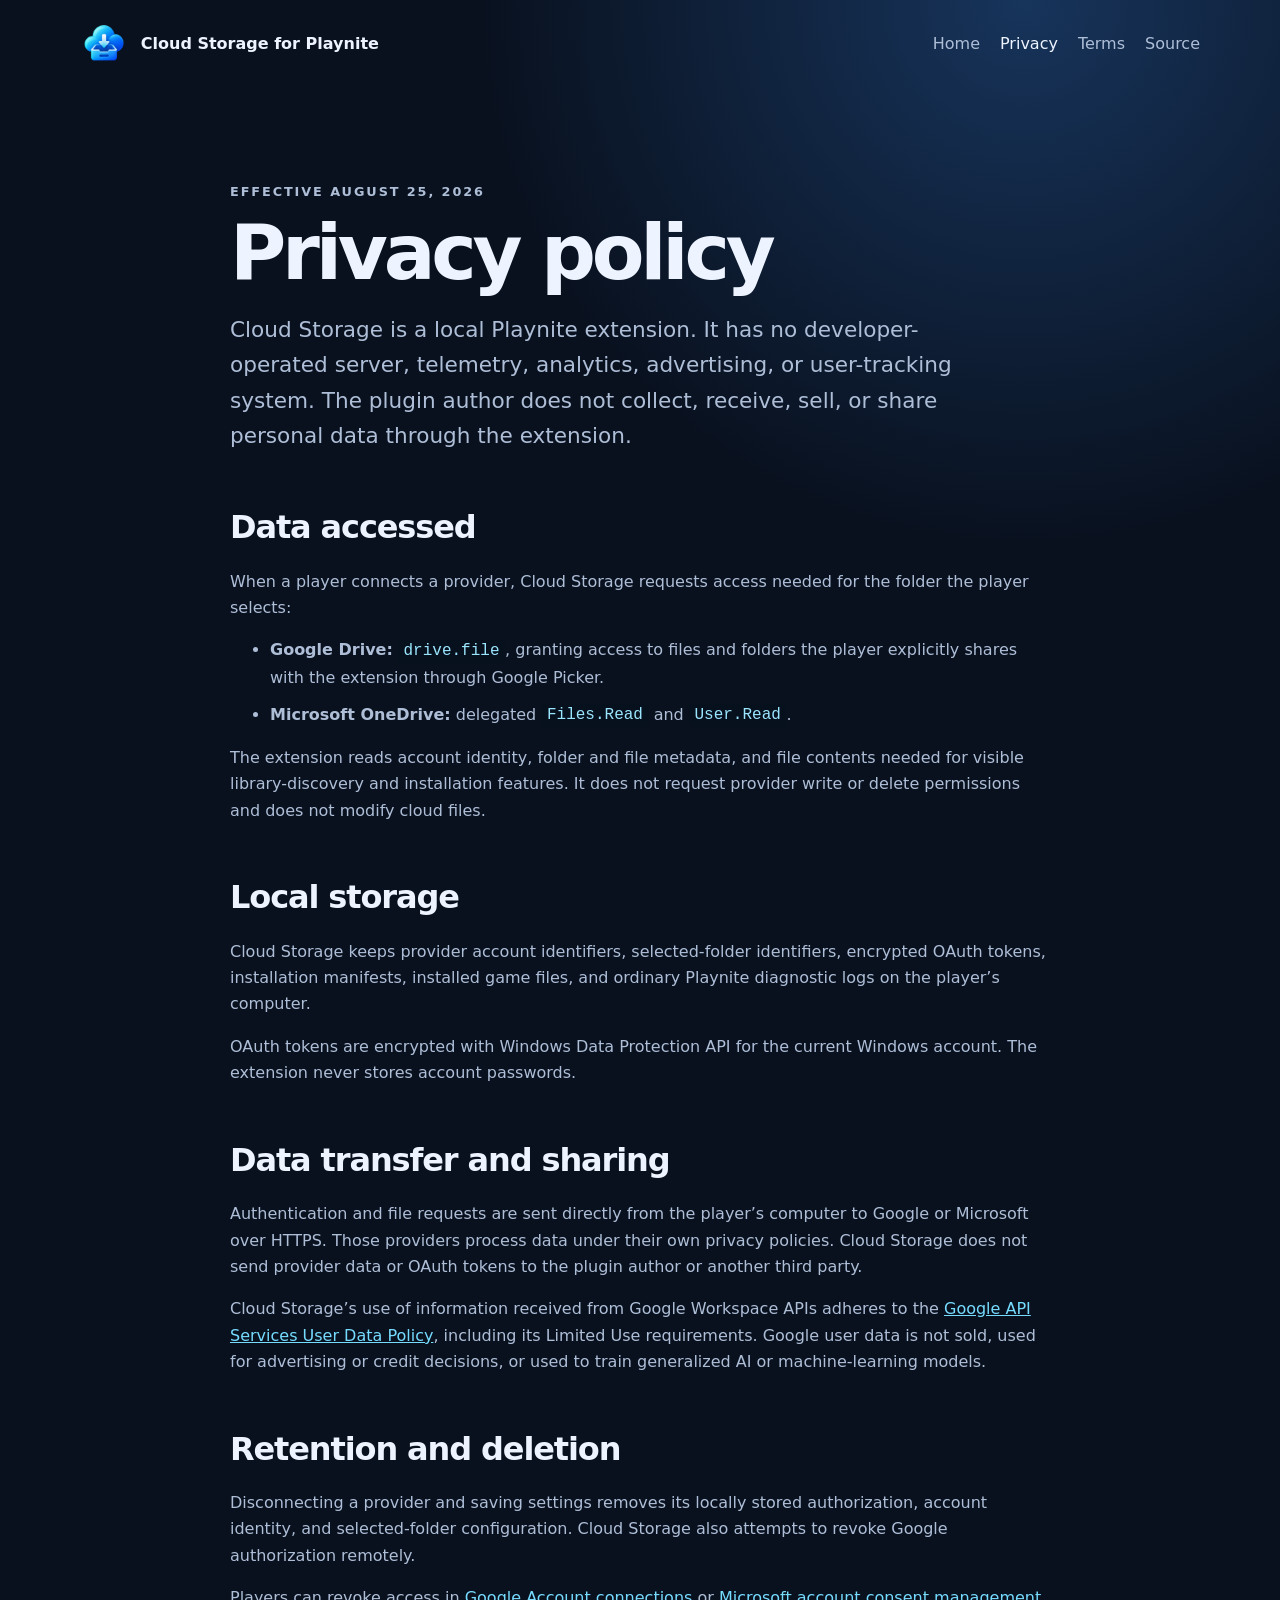
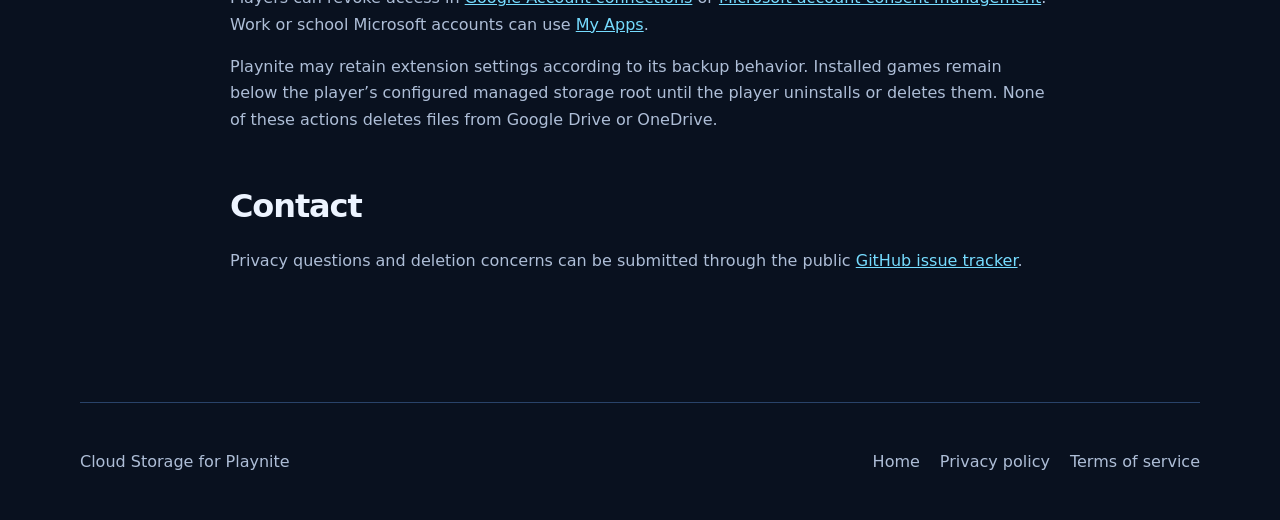
==== docs/privacy.html @ ead8a20b "Use folder-scoped Google Drive access" ====
<!doctype html>
<html lang="en">
<head>
  <meta charset="utf-8">
    <meta name="viewport" content="width=device-width, initial-scale=1">
    <link rel="icon" type="image/png" href="cloud-storage.png">
  <meta name="description" content="Privacy policy for Cloud Storage for Playnite.">
  <title>Privacy policy · Cloud Storage for Playnite</title>
  <link rel="stylesheet" href="styles.css">
  <link rel="icon" href="cloud-storage.png">
</head>
<body>
  <header class="site-header">
    <a class="brand" href="./"><img src="cloud-storage.png" alt="" width="48" height="48"><span>Cloud Storage for Playnite</span></a>
    <nav aria-label="Primary navigation"><a href="./">Home</a><a aria-current="page" href="privacy.html">Privacy</a><a href="terms.html">Terms</a><a href="https://github.com/GreenFuze/PlayniteCloudSource">Source</a></nav>
  </header>

  <main class="document">
    <p class="eyebrow">Effective August 25, 2026</p>
    <h1>Privacy policy</h1>
    <p class="lede">Cloud Storage is a local Playnite extension. It has no developer-operated server, telemetry, analytics, advertising, or user-tracking system. The plugin author does not collect, receive, sell, or share personal data through the extension.</p>

    <h2>Data accessed</h2>
    <p>When a player connects a provider, Cloud Storage requests access needed for the folder the player selects:</p>
    <ul>
      <li><strong>Google Drive:</strong> <code>drive.file</code>, granting access to files and folders the player explicitly shares with the extension through Google Picker.</li>
      <li><strong>Microsoft OneDrive:</strong> delegated <code>Files.Read</code> and <code>User.Read</code>.</li>
    </ul>
    <p>The extension reads account identity, folder and file metadata, and file contents needed for visible library-discovery and installation features. It does not request provider write or delete permissions and does not modify cloud files.</p>

    <h2>Local storage</h2>
    <p>Cloud Storage keeps provider account identifiers, selected-folder identifiers, encrypted OAuth tokens, installation manifests, installed game files, and ordinary Playnite diagnostic logs on the player’s computer.</p>
    <p>OAuth tokens are encrypted with Windows Data Protection API for the current Windows account. The extension never stores account passwords.</p>

    <h2>Data transfer and sharing</h2>
    <p>Authentication and file requests are sent directly from the player’s computer to Google or Microsoft over HTTPS. Those providers process data under their own privacy policies. Cloud Storage does not send provider data or OAuth tokens to the plugin author or another third party.</p>
    <p>Cloud Storage’s use of information received from Google Workspace APIs adheres to the <a href="https://developers.google.com/terms/api-services-user-data-policy">Google API Services User Data Policy</a>, including its Limited Use requirements. Google user data is not sold, used for advertising or credit decisions, or used to train generalized AI or machine-learning models.</p>

    <h2>Retention and deletion</h2>
    <p>Disconnecting a provider and saving settings removes its locally stored authorization, account identity, and selected-folder configuration. Cloud Storage also attempts to revoke Google authorization remotely.</p>
    <p>Players can revoke access in <a href="https://myaccount.google.com/connections">Google Account connections</a> or <a href="https://account.live.com/consent/Manage">Microsoft account consent management</a>. Work or school Microsoft accounts can use <a href="https://myapps.microsoft.com/">My Apps</a>.</p>
    <p>Playnite may retain extension settings according to its backup behavior. Installed games remain below the player’s configured managed storage root until the player uninstalls or deletes them. None of these actions deletes files from Google Drive or OneDrive.</p>

    <h2>Contact</h2>
    <p>Privacy questions and deletion concerns can be submitted through the public <a href="https://github.com/GreenFuze/PlayniteCloudSource/issues">GitHub issue tracker</a>.</p>
  </main>

  <footer><span>Cloud Storage for Playnite</span><nav aria-label="Legal navigation"><a href="./">Home</a><a href="privacy.html">Privacy policy</a><a href="terms.html">Terms of service</a></nav></footer>
</body>
</html>
---- docs/styles.css ----
:root {
  color-scheme: dark;
  --background: #09111f;
  --panel: #101b30;
  --panel-soft: #13233e;
  --border: #294369;
  --text: #edf4ff;
  --muted: #aebed7;
  --accent: #42c5ff;
  --accent-strong: #76dcff;
  --max: 1120px;
}

* { box-sizing: border-box; }
html { scroll-behavior: smooth; }
body {
  margin: 0;
  background: radial-gradient(circle at 80% 0%, #17345b 0, transparent 34rem), var(--background);
  color: var(--text);
  font: 16px/1.65 Inter, ui-sans-serif, system-ui, -apple-system, BlinkMacSystemFont, "Segoe UI", sans-serif;
}
a { color: var(--accent-strong); }
a:hover { color: white; }
.site-header, footer {
  width: min(calc(100% - 2rem), var(--max));
  margin: 0 auto;
  display: flex;
  align-items: center;
  justify-content: space-between;
  gap: 2rem;
}
.site-header { min-height: 88px; }
.brand { display: flex; align-items: center; gap: .8rem; color: var(--text); font-weight: 750; text-decoration: none; }
.brand img { border-radius: 12px; }
nav { display: flex; flex-wrap: wrap; gap: 1.25rem; }
nav a { color: var(--muted); text-decoration: none; }
nav a[aria-current="page"], nav a:hover { color: var(--text); }
main { width: min(calc(100% - 2rem), var(--max)); margin: 0 auto; }
.hero {
  min-height: 590px;
  display: grid;
  grid-template-columns: minmax(0, 1.4fr) minmax(220px, .6fr);
  align-items: center;
  gap: 4rem;
  padding: 5rem 0;
}
.hero h1, .document h1 { margin: .25rem 0 1.25rem; font-size: clamp(2.8rem, 7vw, 5.8rem); line-height: .98; letter-spacing: -.055em; }
.hero-icon { width: min(100%, 300px); height: auto; justify-self: center; filter: drop-shadow(0 2rem 4rem #020817); }
.eyebrow { color: var(--accent); font-size: .8rem; font-weight: 800; letter-spacing: .15em; text-transform: uppercase; }
.lede { max-width: 48rem; color: var(--muted); font-size: clamp(1.15rem, 2vw, 1.35rem); }
.actions { display: flex; flex-wrap: wrap; gap: .85rem; margin-top: 2rem; }
.button { display: inline-flex; align-items: center; justify-content: center; padding: .75rem 1.05rem; border: 1px solid var(--border); border-radius: 9px; color: var(--text); background: var(--panel); font-weight: 700; text-decoration: none; }
.button.primary { border-color: var(--accent); background: var(--accent); color: #04101d; }
.section { padding: 5rem 0; border-top: 1px solid var(--border); }
.section h2, .document h2 { margin: .25rem 0 1.5rem; font-size: clamp(2rem, 4vw, 3.25rem); line-height: 1.08; letter-spacing: -.035em; }
.cards { display: grid; grid-template-columns: repeat(3, 1fr); gap: 1rem; }
.cards article, .callout { background: linear-gradient(145deg, var(--panel-soft), var(--panel)); border: 1px solid var(--border); border-radius: 16px; padding: 1.7rem; }
.cards h3 { font-size: 1.25rem; }
.cards p, .split p, .document p, .document li { color: var(--muted); }
.number { display: grid; width: 2.2rem; height: 2.2rem; place-items: center; border-radius: 50%; background: #19395f; color: var(--accent); font-weight: 800; }
.split { display: grid; grid-template-columns: .9fr 1.1fr; gap: 4rem; }
.callout { display: flex; align-items: center; justify-content: space-between; gap: 2rem; margin: 4rem 0; }
.callout h2 { margin-top: 0; }
code { padding: .15rem .35rem; border-radius: 4px; background: #07101d; color: #9be6ff; }
.document { max-width: 820px; padding: 5rem 0 7rem; }
.document h1 { font-size: clamp(2.8rem, 6vw, 4.8rem); }
.document h2 { margin-top: 3.5rem; font-size: 2rem; }
.document li + li { margin-top: .65rem; }
footer { min-height: 120px; border-top: 1px solid var(--border); color: var(--muted); }

@media (max-width: 760px) {
  .site-header, footer { align-items: flex-start; flex-direction: column; padding: 1.25rem 0; }
  .hero { min-height: auto; grid-template-columns: 1fr; gap: 2rem; padding: 4rem 0; }
  .hero-icon { grid-row: 1; width: 150px; justify-self: start; }
  .cards, .split { grid-template-columns: 1fr; gap: 1rem; }
  .callout { align-items: flex-start; flex-direction: column; }
}
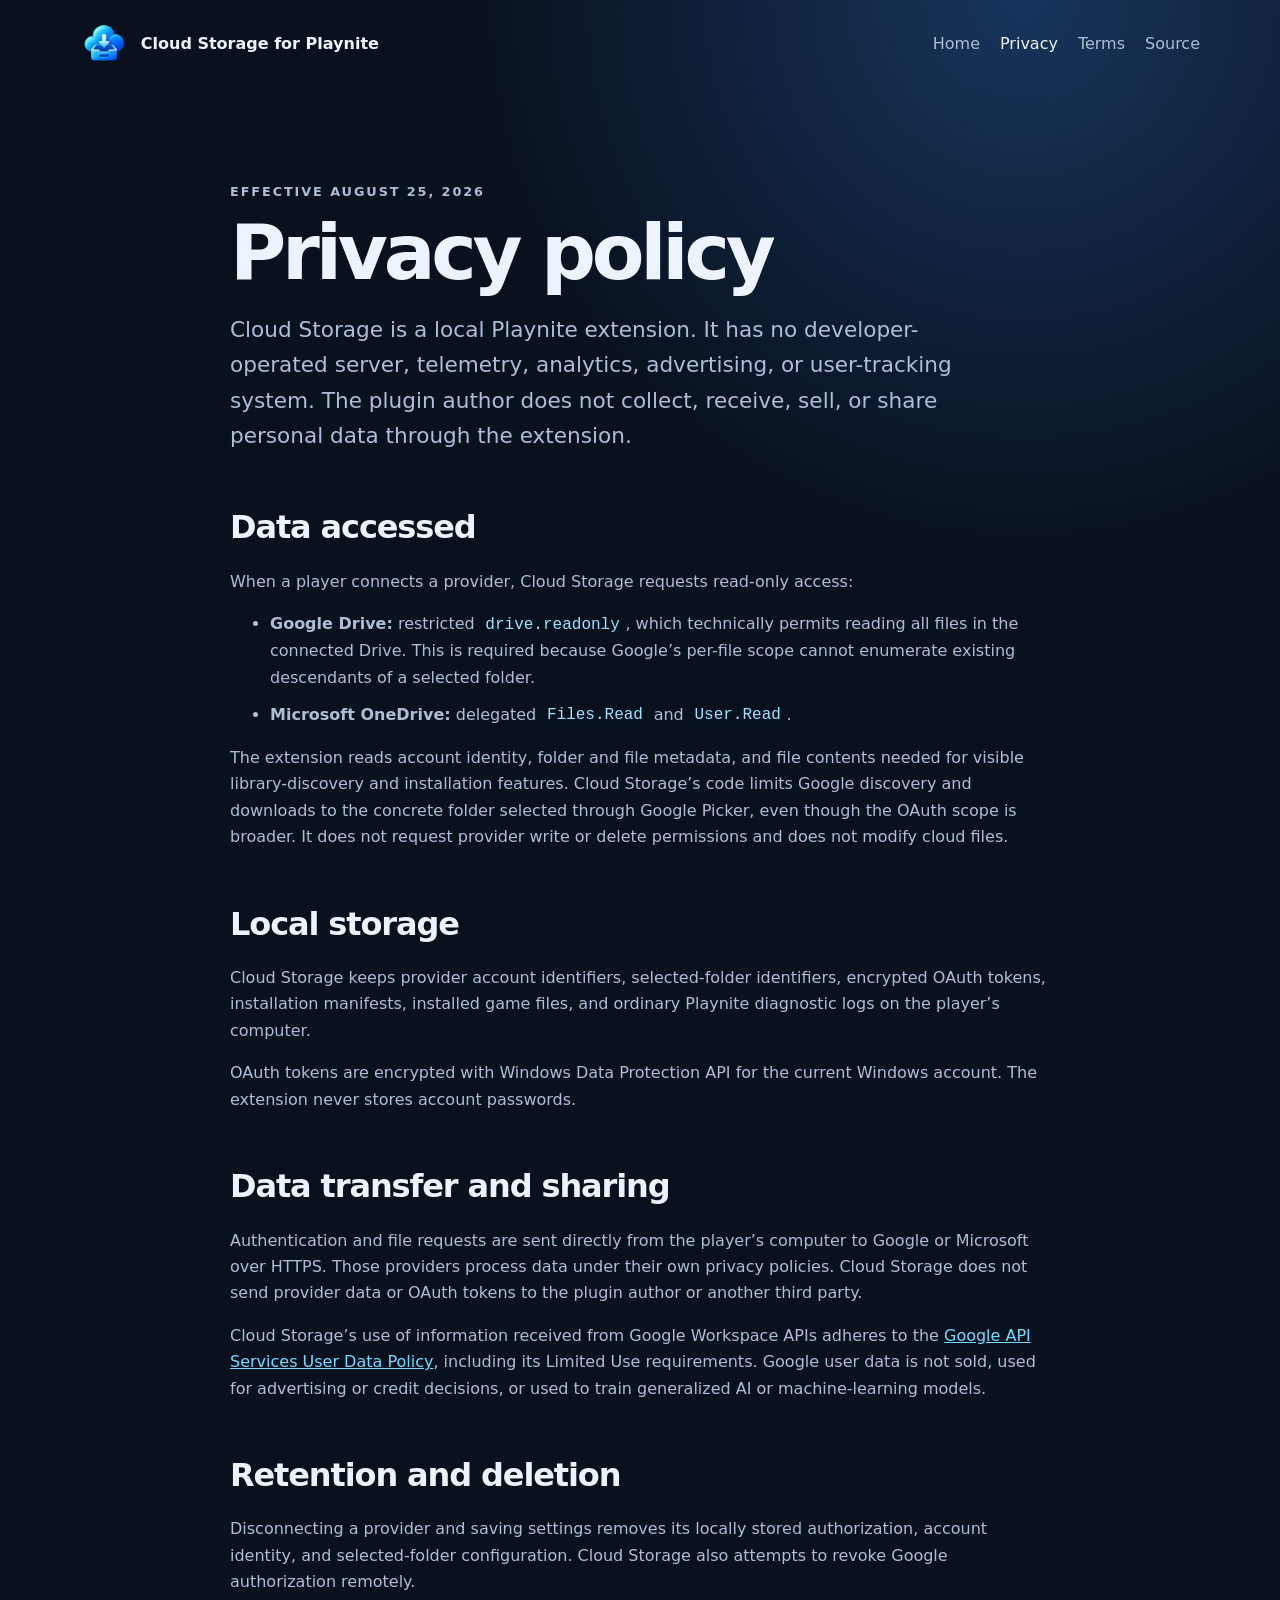
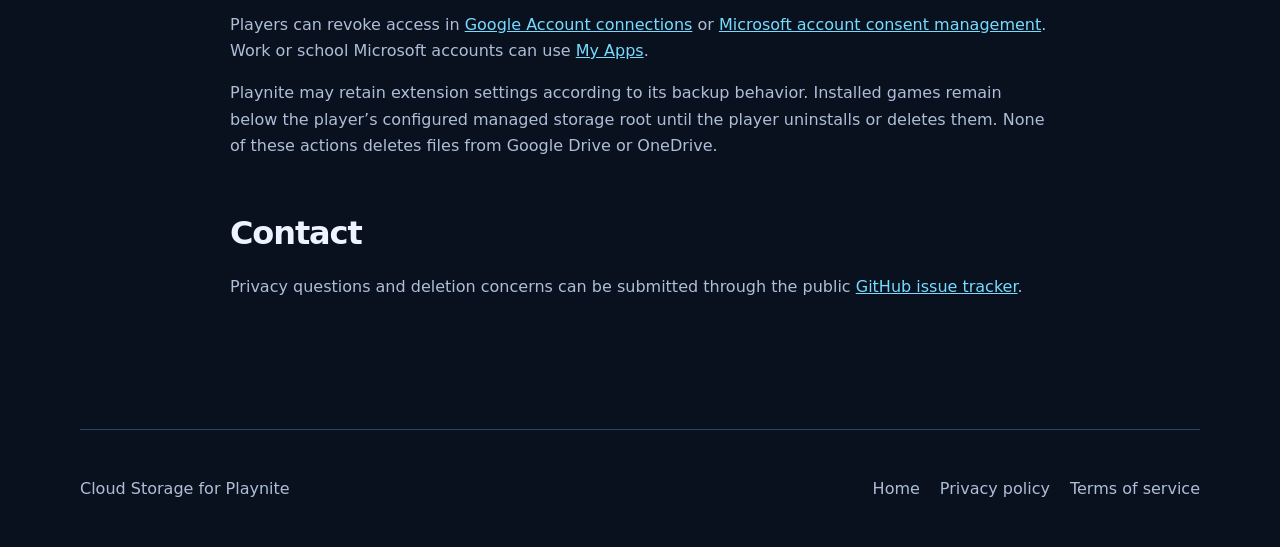
==== commit f2d28506: "Preserve recursive Google Drive discovery" ====
--- a/docs/privacy.html
+++ b/docs/privacy.html
@@ -21,12 +21,12 @@
     <p class="lede">Cloud Storage is a local Playnite extension. It has no developer-operated server, telemetry, analytics, advertising, or user-tracking system. The plugin author does not collect, receive, sell, or share personal data through the extension.</p>
 
     <h2>Data accessed</h2>
-    <p>When a player connects a provider, Cloud Storage requests access needed for the folder the player selects:</p>
+    <p>When a player connects a provider, Cloud Storage requests read-only access:</p>
     <ul>
-      <li><strong>Google Drive:</strong> <code>drive.file</code>, granting access to files and folders the player explicitly shares with the extension through Google Picker.</li>
+      <li><strong>Google Drive:</strong> restricted <code>drive.readonly</code>, which technically permits reading all files in the connected Drive. This is required because Google’s per-file scope cannot enumerate existing descendants of a selected folder.</li>
       <li><strong>Microsoft OneDrive:</strong> delegated <code>Files.Read</code> and <code>User.Read</code>.</li>
     </ul>
-    <p>The extension reads account identity, folder and file metadata, and file contents needed for visible library-discovery and installation features. It does not request provider write or delete permissions and does not modify cloud files.</p>
+    <p>The extension reads account identity, folder and file metadata, and file contents needed for visible library-discovery and installation features. Cloud Storage’s code limits Google discovery and downloads to the concrete folder selected through Google Picker, even though the OAuth scope is broader. It does not request provider write or delete permissions and does not modify cloud files.</p>
 
     <h2>Local storage</h2>
     <p>Cloud Storage keeps provider account identifiers, selected-folder identifiers, encrypted OAuth tokens, installation manifests, installed game files, and ordinary Playnite diagnostic logs on the player’s computer.</p>
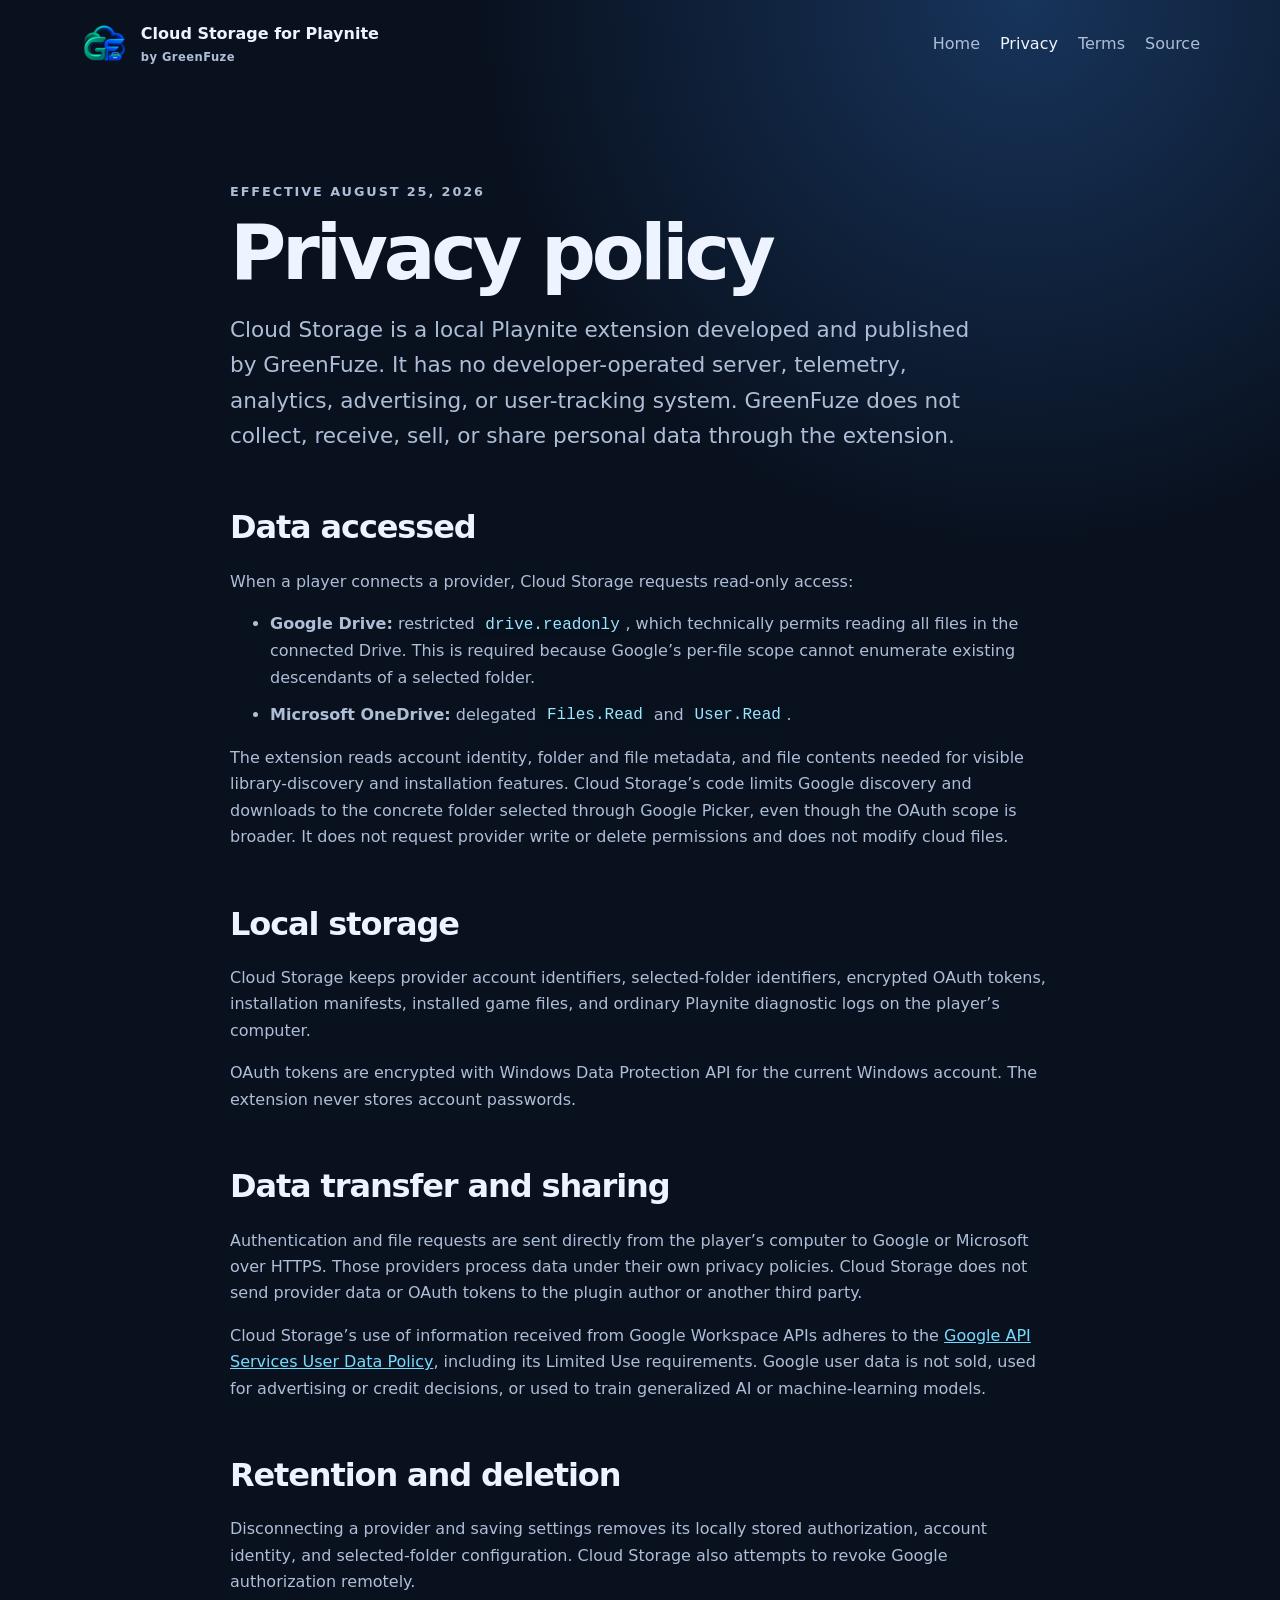
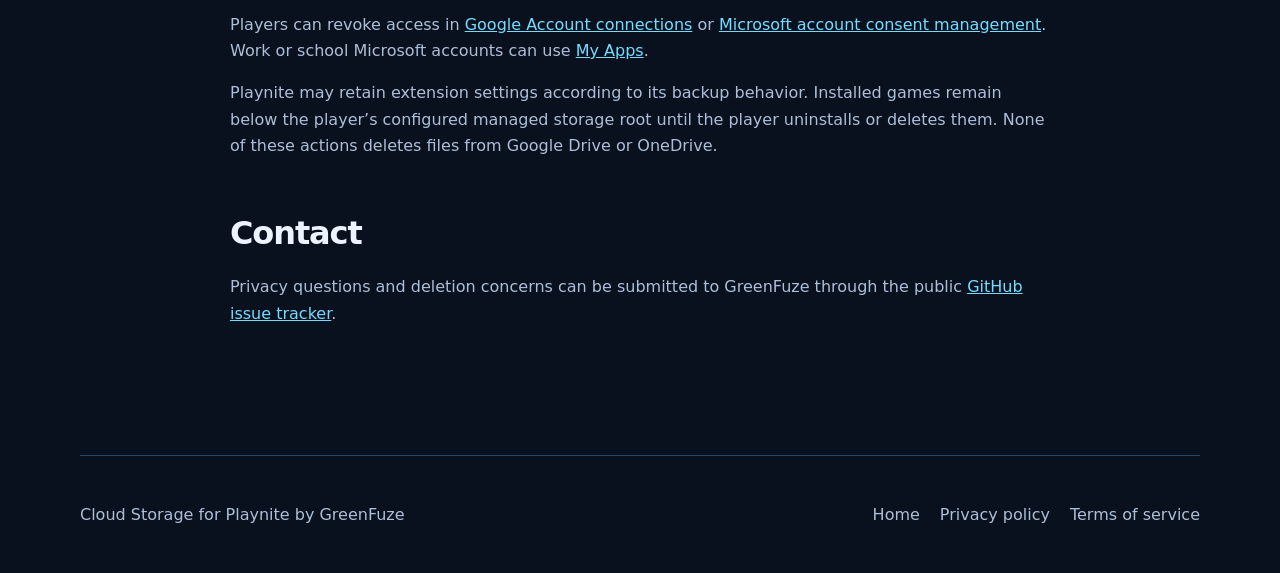
==== commit f0aaa628: "Strengthen OAuth brand identity" ====
--- a/docs/privacy.html
+++ b/docs/privacy.html
@@ -3,22 +3,22 @@
 <head>
   <meta charset="utf-8">
     <meta name="viewport" content="width=device-width, initial-scale=1">
-    <link rel="icon" type="image/png" href="cloud-storage.png">
+    <link rel="icon" type="image/png" href="assets/greenfuze-cloud-storage-oauth-120.png">
   <meta name="description" content="Privacy policy for Cloud Storage for Playnite.">
   <title>Privacy policy · Cloud Storage for Playnite</title>
   <link rel="stylesheet" href="styles.css">
-  <link rel="icon" href="cloud-storage.png">
+  <link rel="icon" href="assets/greenfuze-cloud-storage-oauth-120.png">
 </head>
 <body>
   <header class="site-header">
-    <a class="brand" href="./"><img src="cloud-storage.png" alt="" width="48" height="48"><span>Cloud Storage for Playnite</span></a>
+    <a class="brand" href="./"><img src="assets/greenfuze-cloud-storage-logo.png" alt="GreenFuze Cloud Storage logo" width="48" height="48"><span>Cloud Storage for Playnite <small>by GreenFuze</small></span></a>
     <nav aria-label="Primary navigation"><a href="./">Home</a><a aria-current="page" href="privacy.html">Privacy</a><a href="terms.html">Terms</a><a href="https://github.com/GreenFuze/PlayniteCloudSource">Source</a></nav>
   </header>
 
   <main class="document">
     <p class="eyebrow">Effective August 25, 2026</p>
     <h1>Privacy policy</h1>
-    <p class="lede">Cloud Storage is a local Playnite extension. It has no developer-operated server, telemetry, analytics, advertising, or user-tracking system. The plugin author does not collect, receive, sell, or share personal data through the extension.</p>
+    <p class="lede">Cloud Storage is a local Playnite extension developed and published by GreenFuze. It has no developer-operated server, telemetry, analytics, advertising, or user-tracking system. GreenFuze does not collect, receive, sell, or share personal data through the extension.</p>
 
     <h2>Data accessed</h2>
     <p>When a player connects a provider, Cloud Storage requests read-only access:</p>
@@ -42,9 +42,9 @@
     <p>Playnite may retain extension settings according to its backup behavior. Installed games remain below the player’s configured managed storage root until the player uninstalls or deletes them. None of these actions deletes files from Google Drive or OneDrive.</p>
 
     <h2>Contact</h2>
-    <p>Privacy questions and deletion concerns can be submitted through the public <a href="https://github.com/GreenFuze/PlayniteCloudSource/issues">GitHub issue tracker</a>.</p>
+    <p>Privacy questions and deletion concerns can be submitted to GreenFuze through the public <a href="https://github.com/GreenFuze/PlayniteCloudSource/issues">GitHub issue tracker</a>.</p>
   </main>
 
-  <footer><span>Cloud Storage for Playnite</span><nav aria-label="Legal navigation"><a href="./">Home</a><a href="privacy.html">Privacy policy</a><a href="terms.html">Terms of service</a></nav></footer>
+  <footer><span>Cloud Storage for Playnite by GreenFuze</span><nav aria-label="Legal navigation"><a href="./">Home</a><a href="privacy.html">Privacy policy</a><a href="terms.html">Terms of service</a></nav></footer>
 </body>
 </html>
--- a/docs/styles.css
+++ b/docs/styles.css
@@ -32,6 +32,7 @@
 .site-header { min-height: 88px; }
 .brand { display: flex; align-items: center; gap: .8rem; color: var(--text); font-weight: 750; text-decoration: none; }
 .brand img { border-radius: 12px; }
+.brand small { display: block; color: var(--muted); font-size: .72rem; font-weight: 650; letter-spacing: .04em; }
 nav { display: flex; flex-wrap: wrap; gap: 1.25rem; }
 nav a { color: var(--muted); text-decoration: none; }
 nav a[aria-current="page"], nav a:hover { color: var(--text); }
@@ -59,6 +60,8 @@
 .cards p, .split p, .document p, .document li { color: var(--muted); }
 .number { display: grid; width: 2.2rem; height: 2.2rem; place-items: center; border-radius: 50%; background: #19395f; color: var(--accent); font-weight: 800; }
 .split { display: grid; grid-template-columns: .9fr 1.1fr; gap: 4rem; }
+.identity { display: grid; grid-template-columns: .9fr 1.1fr; gap: 4rem; }
+.identity p { color: var(--muted); }
 .callout { display: flex; align-items: center; justify-content: space-between; gap: 2rem; margin: 4rem 0; }
 .callout h2 { margin-top: 0; }
 code { padding: .15rem .35rem; border-radius: 4px; background: #07101d; color: #9be6ff; }
@@ -72,6 +75,6 @@
   .site-header, footer { align-items: flex-start; flex-direction: column; padding: 1.25rem 0; }
   .hero { min-height: auto; grid-template-columns: 1fr; gap: 2rem; padding: 4rem 0; }
   .hero-icon { grid-row: 1; width: 150px; justify-self: start; }
-  .cards, .split { grid-template-columns: 1fr; gap: 1rem; }
+  .cards, .split, .identity { grid-template-columns: 1fr; gap: 1rem; }
   .callout { align-items: flex-start; flex-direction: column; }
 }
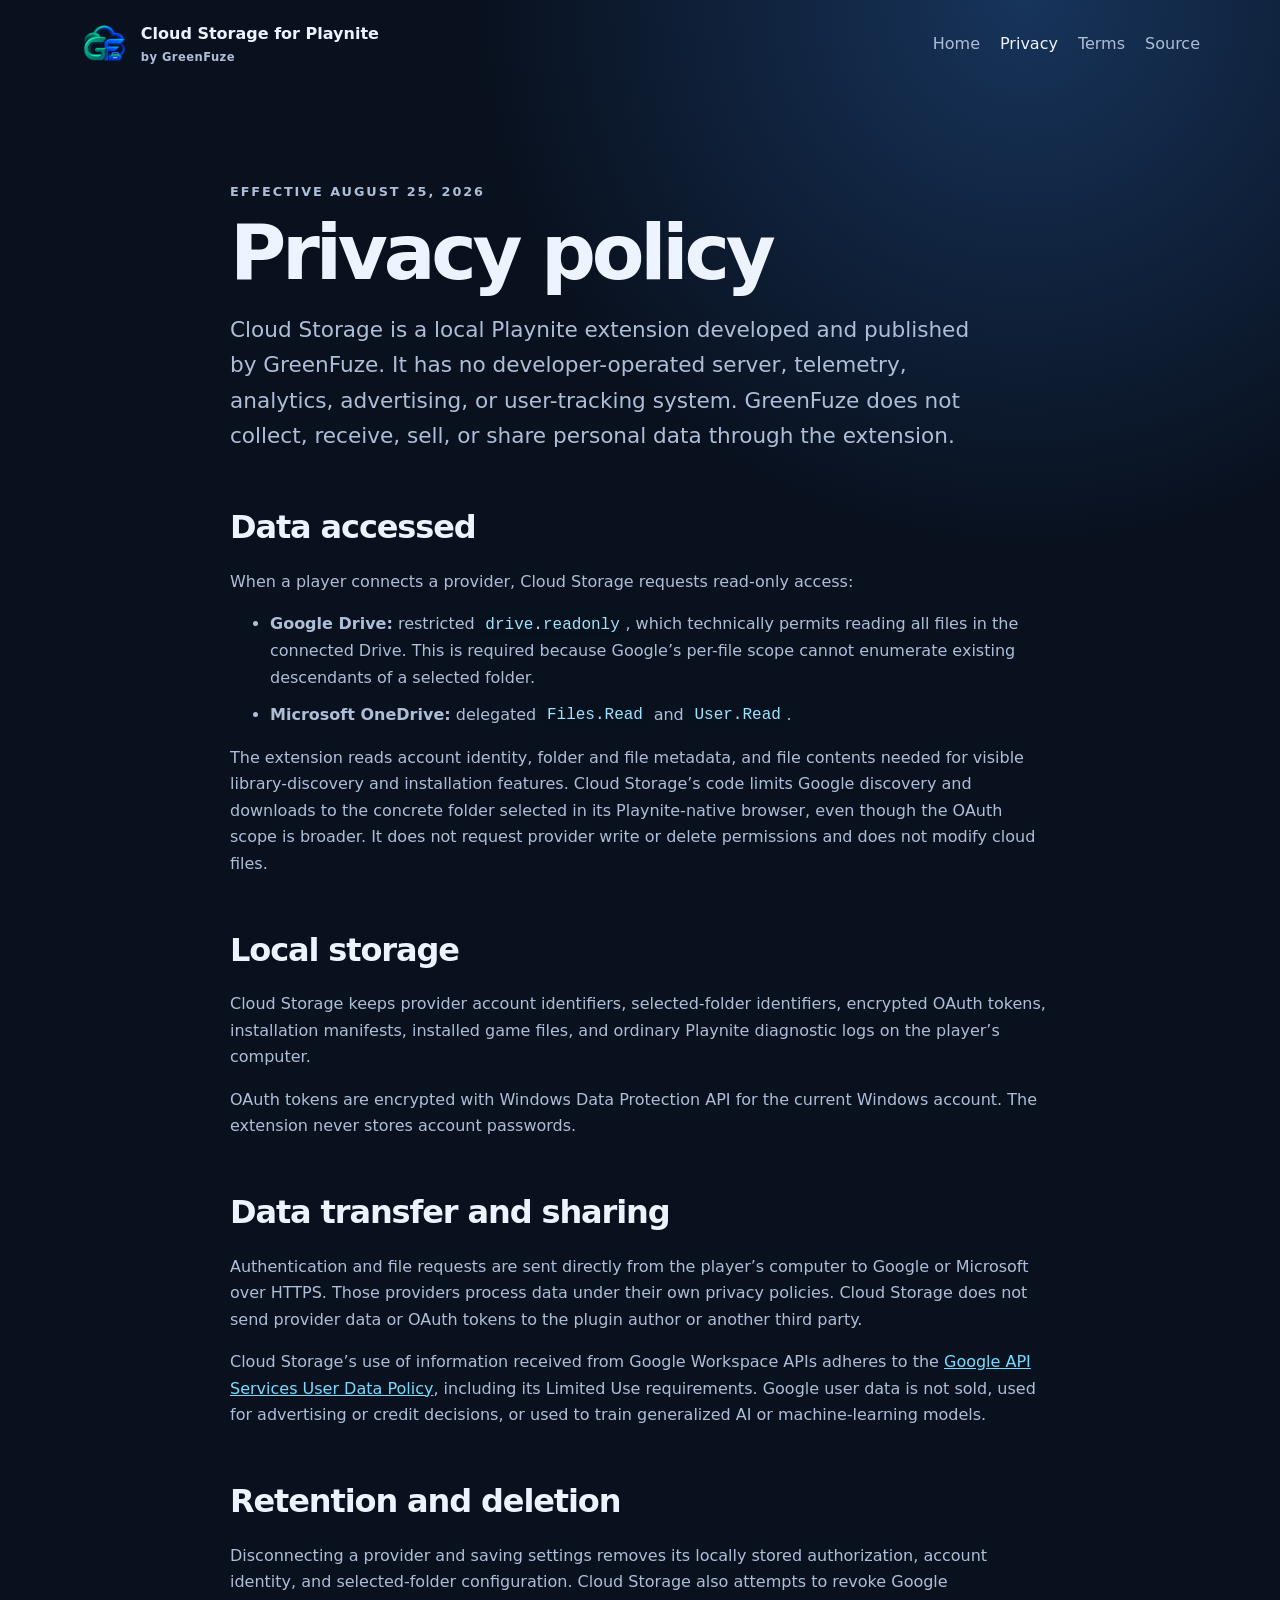
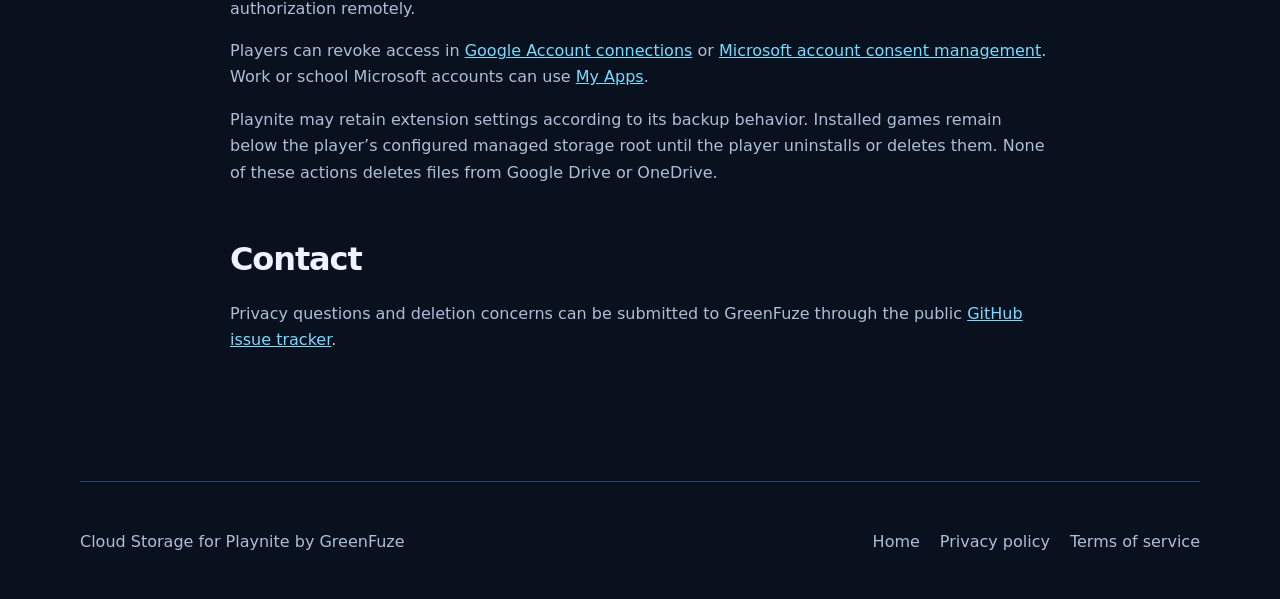
==== commit 70a14b36: "Restore native Google Drive folder browser" ====
--- a/docs/privacy.html
+++ b/docs/privacy.html
@@ -26,7 +26,7 @@
       <li><strong>Google Drive:</strong> restricted <code>drive.readonly</code>, which technically permits reading all files in the connected Drive. This is required because Google’s per-file scope cannot enumerate existing descendants of a selected folder.</li>
       <li><strong>Microsoft OneDrive:</strong> delegated <code>Files.Read</code> and <code>User.Read</code>.</li>
     </ul>
-    <p>The extension reads account identity, folder and file metadata, and file contents needed for visible library-discovery and installation features. Cloud Storage’s code limits Google discovery and downloads to the concrete folder selected through Google Picker, even though the OAuth scope is broader. It does not request provider write or delete permissions and does not modify cloud files.</p>
+    <p>The extension reads account identity, folder and file metadata, and file contents needed for visible library-discovery and installation features. Cloud Storage’s code limits Google discovery and downloads to the concrete folder selected in its Playnite-native browser, even though the OAuth scope is broader. It does not request provider write or delete permissions and does not modify cloud files.</p>
 
     <h2>Local storage</h2>
     <p>Cloud Storage keeps provider account identifiers, selected-folder identifiers, encrypted OAuth tokens, installation manifests, installed game files, and ordinary Playnite diagnostic logs on the player’s computer.</p>
